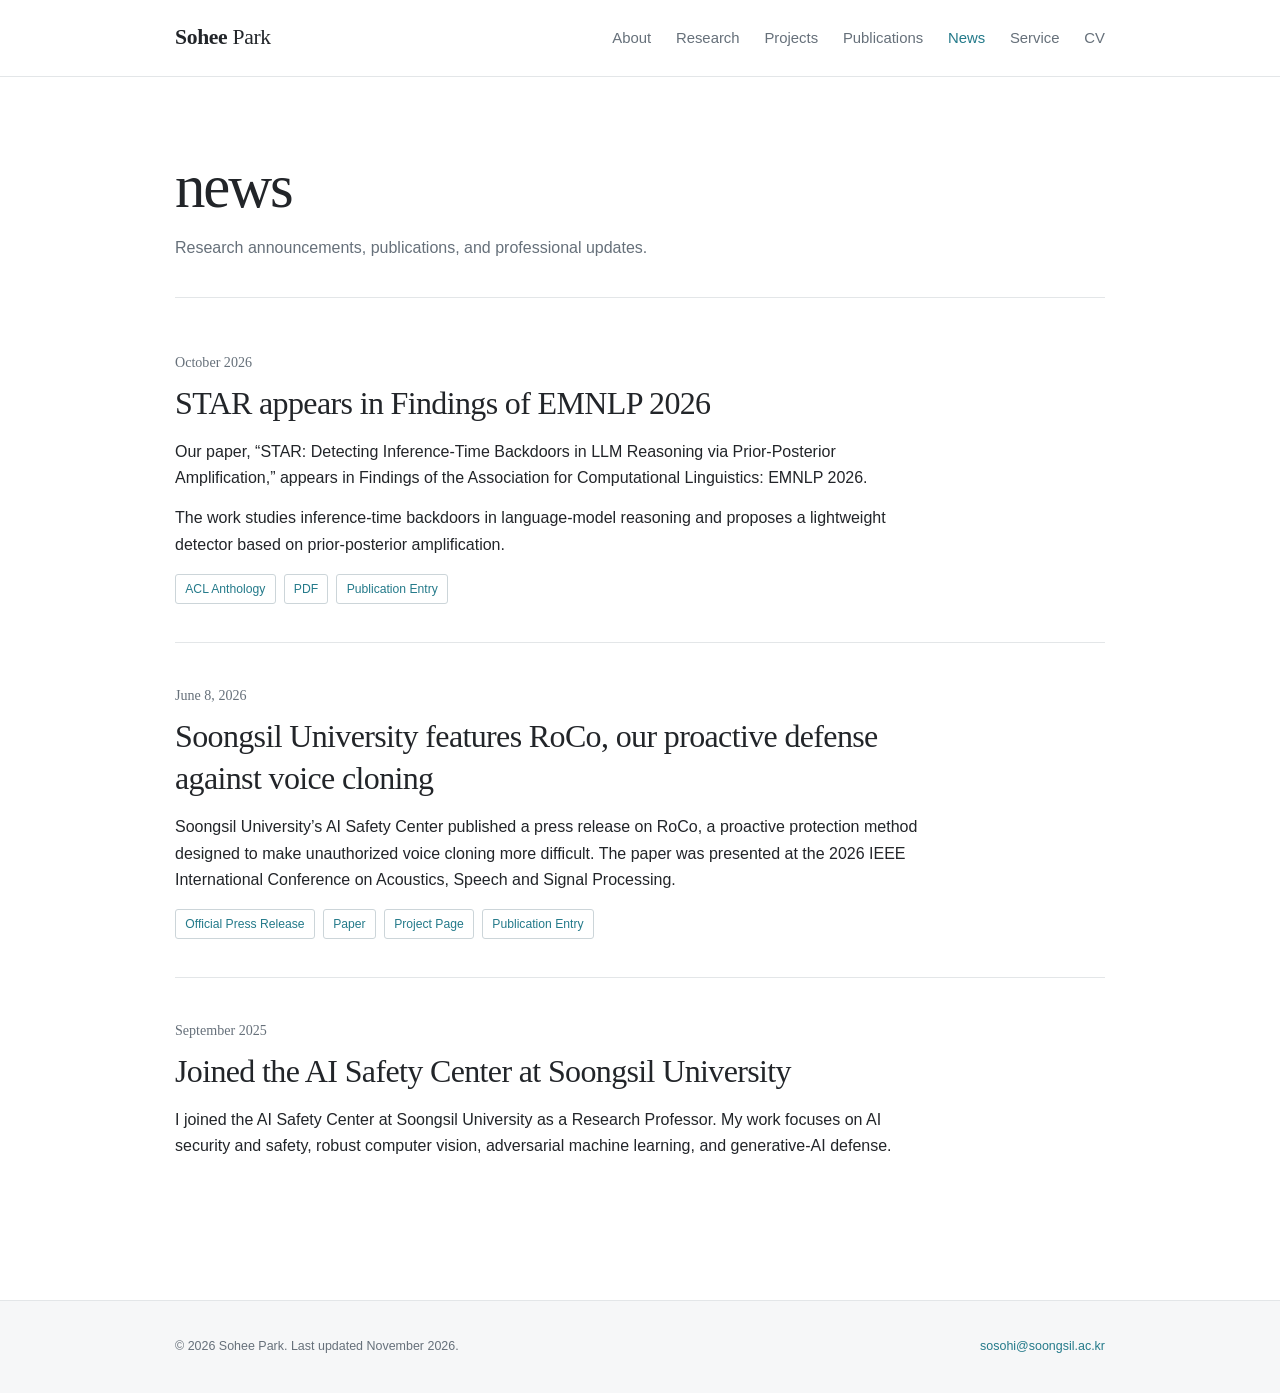
==== news.html @ bd771faf "Replace site with academic portfolio" ====
<!doctype html>
<html lang="en">
  <head>
    <meta charset="utf-8">
    <meta name="viewport" content="width=device-width, initial-scale=1">
    <meta name="description" content="News and research updates from Sohee Park.">
    <meta name="theme-color" content="#ffffff">
    <title>News — Sohee Park</title>
    <link rel="icon" href="assets/favicon.svg" type="image/svg+xml">
    <link rel="stylesheet" href="styles.css">
  </head>
  <body>
    <a class="skip-link" href="#main">Skip to content</a>
    <header class="site-header">
      <div class="header-inner">
        <a class="site-name" href="index.html"><strong>Sohee</strong> Park</a>
        <nav class="site-nav" aria-label="Primary navigation">
          <a href="index.html">About</a>
          <a href="index.html#research">Research</a>
          <a href="projects.html">Projects</a>
          <a href="publications.html">Publications</a>
          <a class="active" href="news.html">News</a>
          <a href="index.html#service">Service</a>
          <a href="assets/Sohee_Park_CV.pdf" target="_blank" rel="noreferrer">CV</a>
        </nav>
      </div>
    </header>

    <main id="main" class="page">
      <header class="subpage-header">
        <h1>News</h1>
        <p>Research announcements, publications, and professional updates.</p>
      </header>

      <article class="news-article" id="star-emnlp-2026">
        <time datetime="2026-10">October 2026</time>
        <h2>STAR appears in Findings of EMNLP 2026</h2>
        <p>
          Our paper, “STAR: Detecting Inference-Time Backdoors in LLM Reasoning via
          Prior-Posterior Amplification,” appears in Findings of the Association for
          Computational Linguistics: EMNLP 2026.
        </p>
        <p>
          The work studies inference-time backdoors in language-model reasoning and
          proposes a lightweight detector based on prior-posterior amplification.
        </p>
        <div class="resource-row">
          <a href="https://aclanthology.org/2026.findings-emnlp.2010/" target="_blank" rel="noreferrer">ACL Anthology</a>
          <a href="https://aclanthology.org/2026.findings-emnlp.2010.pdf" target="_blank" rel="noreferrer">PDF</a>
          <a href="publications.html#star-2026">Publication Entry</a>
        </div>
      </article>

      <article class="news-article" id="roco-icassp-2026">
        <time datetime="2026-06-08">June 8, 2026</time>
        <h2>Soongsil University features RoCo, our proactive defense against voice cloning</h2>
        <p>
          Soongsil University’s AI Safety Center published a press release on RoCo, a
          proactive protection method designed to make unauthorized voice cloning more difficult.
          The paper was presented at the 2026 IEEE International Conference on Acoustics,
          Speech and Signal Processing.
        </p>
        <div class="resource-row">
          <a href="https://aisc.ssu.ac.kr/bbs/board.php?mode=VIEW&amp;num=46&amp;tbl=bbs61" target="_blank" rel="noreferrer">Official Press Release</a>
          <a href="https://doi.org/10.1109/ICASSP55912.2026.11462176" target="_blank" rel="noreferrer">Paper</a>
          <a href="https://smerge0802.github.io/RoCo/" target="_blank" rel="noreferrer">Project Page</a>
          <a href="publications.html#roco-2026">Publication Entry</a>
        </div>
      </article>

      <article class="news-article" id="appointment-2025">
        <time datetime="2025-09">September 2025</time>
        <h2>Joined the AI Safety Center at Soongsil University</h2>
        <p>
          I joined the AI Safety Center at Soongsil University as a Research Professor.
          My work focuses on AI security and safety, robust computer vision, adversarial
          machine learning, and generative-AI defense.
        </p>
      </article>
    </main>

    <footer class="site-footer">
      <div class="footer-inner">
        <p>© 2026 Sohee Park. Last updated November 2026.</p>
        <p><a href="mailto:sosohi@soongsil.ac.kr">sosohi@soongsil.ac.kr</a></p>
      </div>
    </footer>
  </body>
</html>
---- styles.css ----
:root {
  --background: #ffffff;
  --text: #222529;
  --muted: #66707a;
  --border: #e3e6e8;
  --soft: #f6f7f8;
  --accent: #247a8a;
  --accent-dark: #145968;
  --content-width: 930px;
  --sans: -apple-system, BlinkMacSystemFont, "Segoe UI", Helvetica, Arial, sans-serif;
  --serif: Georgia, "Times New Roman", serif;
}

* { box-sizing: border-box; }
html { scroll-behavior: smooth; }

body {
  margin: 0;
  background: var(--background);
  color: var(--text);
  font-family: var(--sans);
  font-size: 16px;
  line-height: 1.65;
  -webkit-font-smoothing: antialiased;
}

a { color: var(--accent); text-decoration: none; }
a:hover, a:focus-visible { color: var(--accent-dark); text-decoration: underline; text-underline-offset: 0.18em; }

.skip-link {
  position: fixed;
  top: 0;
  left: 1rem;
  z-index: 100;
  padding: 0.65rem 0.9rem;
  background: var(--text);
  color: #fff;
  transform: translateY(-110%);
}
.skip-link:focus { transform: translateY(0); }

.site-header { border-bottom: 1px solid var(--border); background: rgba(255, 255, 255, 0.97); }
.header-inner, .page, .footer-inner { width: min(calc(100% - 40px), var(--content-width)); margin: 0 auto; }

.header-inner {
  min-height: 76px;
  display: flex;
  align-items: center;
  justify-content: space-between;
  gap: 2rem;
}

.site-name {
  color: var(--text);
  font-family: var(--serif);
  font-size: 1.35rem;
  letter-spacing: -0.015em;
  white-space: nowrap;
}
.site-name strong { font-weight: 700; }
.site-name:hover, .site-name:focus-visible { color: var(--text); text-decoration: none; }

.site-nav {
  display: flex;
  flex-wrap: wrap;
  gap: 1.55rem;
  align-items: center;
  justify-content: flex-end;
  font-size: 0.93rem;
}
.site-nav a { color: var(--muted); }
.site-nav a:hover, .site-nav a:focus-visible, .site-nav a.active { color: var(--accent); text-decoration: none; }

.page { padding: 4.8rem 0 5.5rem; }

.about {
  display: grid;
  grid-template-columns: 1fr 230px;
  grid-template-areas: "copy profile";
  gap: 4rem;
  align-items: start;
}
.about-copy { grid-area: copy; }

.about h1 {
  margin: 0;
  font-family: var(--serif);
  font-size: clamp(2.55rem, 6vw, 3.9rem);
  font-weight: 400;
  line-height: 1.1;
  letter-spacing: -0.035em;
}

.subtitle { margin: 0.45rem 0 2rem; color: var(--muted); font-size: 1.05rem; }
.about-copy > p:not(.subtitle) { margin: 0 0 1.05rem; }
.profile-card { grid-area: profile; }

.profile-photo {
  display: block;
  width: 100%;
  height: auto;
  aspect-ratio: 413 / 531;
  object-fit: cover;
  border-radius: 4px;
  background: var(--soft);
}

.profile-details { margin-top: 1rem; color: var(--muted); font-size: 0.82rem; line-height: 1.55; }
.profile-details p { margin: 0; }

.research-topics { display: flex; flex-wrap: wrap; gap: 0.45rem; margin-top: 1.65rem; }
.research-topics span {
  padding: 0.28rem 0.62rem;
  border: 1px solid var(--border);
  border-radius: 3px;
  background: var(--soft);
  color: #4f5963;
  font-size: 0.78rem;
}

.social-links { display: flex; flex-wrap: wrap; gap: 1.2rem; margin-top: 1.4rem; font-size: 0.9rem; }
.content-section { padding-top: 4.3rem; }

.content-section > h2, .section-title-row h2 {
  margin: 0 0 1.5rem;
  font-family: var(--serif);
  font-size: 1.72rem;
  font-weight: 400;
  letter-spacing: -0.02em;
  text-transform: lowercase;
}

.news-list { border-top: 1px solid var(--border); }
.news-item {
  display: grid;
  grid-template-columns: 110px 1fr;
  gap: 1.2rem;
  padding: 0.75rem 0;
  border-bottom: 1px solid var(--border);
}
.news-item time { color: var(--muted); font-family: var(--serif); font-size: 0.9rem; }
.news-item p { margin: 0; font-size: 0.94rem; }
.inline-resource { margin-left: 0.35rem; white-space: nowrap; font-size: 0.84rem; }
.news-link { color: var(--text); }
.news-link:hover, .news-link:focus-visible { color: var(--accent-dark); }

.research-grid {
  display: grid;
  grid-template-columns: repeat(2, 1fr);
  gap: 1.2rem 2.4rem;
  border-top: 1px solid var(--border);
  padding-top: 0.6rem;
}
.research-grid article { padding: 1rem 0; border-bottom: 1px solid var(--border); }
.research-grid h3 {
  margin: 0 0 0.35rem;
  color: var(--accent-dark);
  font-family: var(--serif);
  font-size: 1.1rem;
  font-weight: 400;
}
.research-grid p { margin: 0; color: var(--muted); font-size: 0.9rem; }

.project-list {
  display: grid;
  grid-template-columns: repeat(3, 1fr);
  border-top: 1px solid var(--border);
  border-left: 1px solid var(--border);
}

.project-summary {
  min-height: 260px;
  display: flex;
  flex-direction: column;
  padding: 1.4rem;
  border-right: 1px solid var(--border);
  border-bottom: 1px solid var(--border);
}

.project-meta {
  color: var(--muted);
  font-size: 0.7rem;
  font-weight: 600;
  letter-spacing: 0.04em;
  text-transform: uppercase;
}

.project-summary h3 {
  margin: 1rem 0 0.6rem;
  font-family: var(--serif);
  font-size: 1.16rem;
  font-weight: 400;
  line-height: 1.4;
}

.project-summary h3 a { color: var(--text); }
.project-summary p { margin: 0 0 1.3rem; color: var(--muted); font-size: 0.86rem; }
.project-detail-link { margin-top: auto; font-size: 0.78rem; }

.section-title-row {
  display: flex;
  align-items: baseline;
  justify-content: space-between;
  gap: 1rem;
  margin-bottom: 1.5rem;
}
.section-title-row h2 { margin: 0; }
.all-link { font-size: 0.84rem; }
.publication-list { border-top: 1px solid var(--border); }

.publication-item {
  display: grid;
  grid-template-columns: 112px 1fr;
  gap: 1.6rem;
  padding: 1.6rem 0;
  border-bottom: 1px solid var(--border);
}

.publication-badge {
  min-height: 0;
  aspect-ratio: 320 / 430;
  display: flex;
  flex-direction: column;
  align-items: center;
  justify-content: center;
  align-self: start;
  padding: 0.7rem;
  border-radius: 3px;
  background: var(--soft);
  color: var(--muted);
  line-height: 1.3;
  text-align: center;
}
.publication-badge span { font-size: 0.67rem; font-weight: 700; letter-spacing: 0.045em; text-transform: uppercase; }
.publication-badge strong { margin-top: 0.3rem; color: var(--accent); font-family: var(--serif); font-size: 1rem; font-weight: 400; }

.publication-preview {
  width: 100%;
  aspect-ratio: 320 / 430;
  align-self: start;
  overflow: hidden;
  border: 1px solid var(--border);
  border-radius: 3px;
  background: #fff;
  box-shadow: 0 2px 8px rgba(30, 42, 55, 0.08);
}

.publication-preview img {
  display: block;
  width: 100%;
  height: 100%;
  object-fit: contain;
  background: #fff;
}

.publication-body h3 {
  margin: -0.15rem 0 0.35rem;
  color: var(--text);
  font-family: var(--serif);
  font-size: 1.12rem;
  font-weight: 400;
  line-height: 1.42;
}
.publication-body p { margin: 0; font-size: 0.83rem; }
.authors { color: #4e5861; }
.authors a { color: inherit; text-decoration-color: #b8c4c9; text-underline-offset: 0.16em; }
.authors a:hover,
.authors a:focus-visible { color: var(--accent-dark); text-decoration-color: var(--accent); }
.author-note { color: var(--muted); font-size: 0.75rem; font-style: italic; }
.venue { margin-top: 0.28rem !important; color: var(--muted); font-style: italic; }

.publication-links {
  display: flex;
  flex-wrap: wrap;
  gap: 0.42rem;
  margin-top: 0.68rem;
}

.publication-links a {
  display: inline-flex;
  align-items: center;
  min-height: 26px;
  padding: 0.1rem 0.5rem;
  border: 1px solid #ccd5d9;
  border-radius: 3px;
  color: var(--accent-dark);
  font-size: 0.72rem;
  line-height: 1;
}

.publication-links a:hover,
.publication-links a:focus-visible {
  border-color: var(--accent);
  background: #f1f7f8;
  color: var(--accent-dark);
  text-decoration: none;
}

.two-column-list {
  display: grid;
  grid-template-columns: 1.25fr 0.75fr;
  gap: 3.5rem;
  padding-top: 1.2rem;
  border-top: 1px solid var(--border);
}
.two-column-list h3 { margin: 0 0 0.7rem; font-family: var(--serif); font-size: 1.08rem; font-weight: 400; }
.two-column-list ul { margin: 0; padding-left: 1.1rem; color: var(--muted); font-size: 0.9rem; }
.two-column-list li + li { margin-top: 0.38rem; }

.site-footer { border-top: 1px solid var(--border); background: var(--soft); }
.footer-inner {
  min-height: 92px;
  display: flex;
  align-items: center;
  justify-content: space-between;
  gap: 1.5rem;
  color: var(--muted);
  font-size: 0.78rem;
}
.footer-inner p { margin: 0; }

.subpage-header {
  margin-bottom: 3.2rem;
  padding-bottom: 2.2rem;
  border-bottom: 1px solid var(--border);
}

.subpage-header h1 {
  margin: 0;
  font-family: var(--serif);
  font-size: clamp(2.6rem, 6vw, 3.8rem);
  font-weight: 400;
  line-height: 1.1;
  letter-spacing: -0.035em;
  text-transform: lowercase;
}

.subpage-header p {
  max-width: 700px;
  margin: 0.9rem 0 0;
  color: var(--muted);
}

.subpage-actions {
  display: flex;
  flex-wrap: wrap;
  gap: 1.1rem;
  margin-top: 1.1rem;
  font-size: 0.86rem;
}

.publication-group + .publication-group { margin-top: 3.8rem; }
.publication-group > h2 {
  margin: 0 0 1.2rem;
  font-family: var(--serif);
  font-size: 1.55rem;
  font-weight: 400;
  letter-spacing: -0.02em;
}

.publication-item.compact { grid-template-columns: 96px 1fr; gap: 1.3rem; padding: 1.25rem 0; }
.publication-item.compact .publication-badge { padding: 0.45rem; }

.news-article {
  scroll-margin-top: 2rem;
  padding: 2.4rem 0;
  border-top: 1px solid var(--border);
}

.news-article:first-of-type { border-top: 0; padding-top: 0; }
.news-article time { color: var(--muted); font-family: var(--serif); font-size: 0.88rem; }
.news-article h2 {
  max-width: 760px;
  margin: 0.45rem 0 0.9rem;
  font-family: var(--serif);
  font-size: clamp(1.45rem, 3vw, 2rem);
  font-weight: 400;
  line-height: 1.32;
  letter-spacing: -0.02em;
}
.news-article p { max-width: 760px; margin: 0 0 0.85rem; }
.resource-row { display: flex; flex-wrap: wrap; gap: 0.5rem; margin-top: 1rem; }
.resource-row a {
  display: inline-flex;
  padding: 0.24rem 0.58rem;
  border: 1px solid #ccd5d9;
  border-radius: 3px;
  font-size: 0.76rem;
}
.resource-row a:hover, .resource-row a:focus-visible { background: #f1f7f8; text-decoration: none; }

.project-detail {
  scroll-margin-top: 2rem;
  display: grid;
  grid-template-columns: 150px 1fr;
  gap: 2rem;
  padding: 2.4rem 0;
  border-top: 1px solid var(--border);
}

.project-section { margin-top: 3.6rem; }
.project-section:first-of-type { margin-top: 0; }
.project-section-heading {
  margin: 0 0 0.35rem;
  font-family: var(--serif);
  font-size: clamp(1.65rem, 3vw, 2.25rem);
  font-weight: 400;
  letter-spacing: -0.025em;
}
.project-section-intro { margin: 0 0 1.7rem; color: var(--muted); max-width: 700px; }
.project-section > .project-detail:first-of-type { border-top: 0; padding-top: 0; }
.project-detail-meta { color: var(--muted); font-size: 0.8rem; }
.project-detail-meta p { margin: 0 0 0.3rem; }
.project-detail-body h2,
.project-detail-body h3 {
  margin: -0.15rem 0 0.8rem;
  font-family: var(--serif);
  font-size: clamp(1.45rem, 3vw, 2rem);
  font-weight: 400;
  line-height: 1.3;
  letter-spacing: -0.02em;
}
.project-detail-body > p { max-width: 700px; margin: 0 0 0.85rem; }

@media (max-width: 740px) {
  .header-inner { padding: 1rem 0; align-items: flex-start; }
  .site-nav { gap: 0.55rem 1rem; font-size: 0.83rem; }
  .site-nav a:nth-child(2), .site-nav a:nth-child(4) { display: none; }
  .page { padding-top: 3.4rem; }
  .about { grid-template-columns: 1fr 125px; gap: 1.8rem; }
  .profile-details { font-size: 0.73rem; }
  .research-grid, .two-column-list { grid-template-columns: 1fr; }
  .project-list { grid-template-columns: 1fr; }
  .project-summary { min-height: auto; }
  .two-column-list { gap: 2rem; }
}

@media (max-width: 520px) {
  .header-inner { display: block; }
  .site-nav { margin-top: 0.6rem; justify-content: flex-start; }
  .about { grid-template-columns: 1fr; grid-template-areas: "profile" "copy"; }
  .profile-card { display: grid; grid-template-columns: 112px 1fr; gap: 1rem; align-items: end; }
  .profile-details { margin: 0; }
  .about h1 { font-size: 2.75rem; }
  .news-item { grid-template-columns: 82px 1fr; }
  .publication-item,
  .publication-item.compact { grid-template-columns: 76px 1fr; gap: 1rem; }
  .publication-badge { padding: 0.4rem; }
  .project-detail { grid-template-columns: 1fr; gap: 0.8rem; }
  .footer-inner { padding: 1.2rem 0; flex-direction: column; align-items: flex-start; justify-content: center; gap: 0.25rem; }
}

@media (prefers-reduced-motion: reduce) { html { scroll-behavior: auto; } }
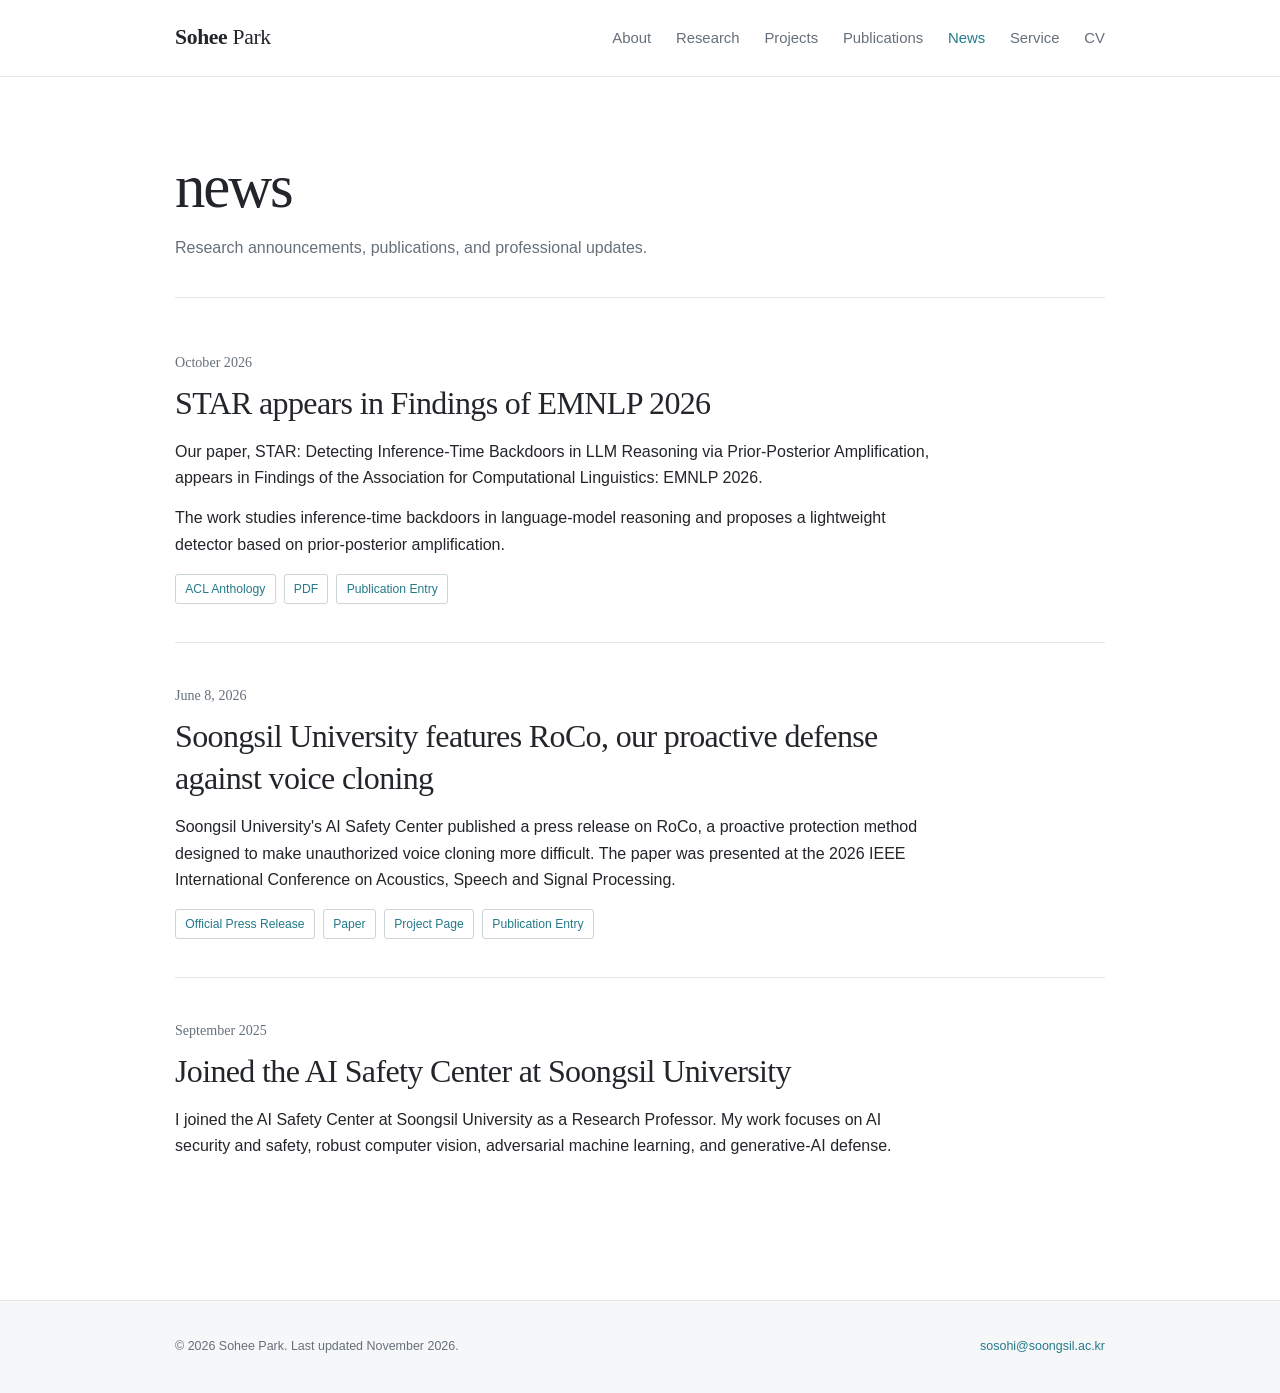
==== commit 840eef88: "Add data-driven website content" ====
--- a/news.html
+++ b/news.html
@@ -31,6 +31,8 @@
         <h1>News</h1>
         <p>Research announcements, publications, and professional updates.</p>
       </header>
+
+      <div data-content="news-page"></div>
 
       <article class="news-article" id="star-emnlp-2026">
         <time datetime="2026-10">October 2026</time>
@@ -85,5 +87,6 @@
         <p><a href="mailto:sosohi@soongsil.ac.kr">sosohi@soongsil.ac.kr</a></p>
       </div>
     </footer>
+    <script src="assets/content.js" defer></script>
   </body>
 </html>
--- a/styles.css
+++ b/styles.css
@@ -144,6 +144,18 @@
 .news-link { color: var(--text); }
 .news-link:hover, .news-link:focus-visible { color: var(--accent-dark); }
 
+.honor-list { border-top: 1px solid var(--border); }
+.honor-item {
+  display: grid;
+  grid-template-columns: 110px 1fr;
+  gap: 1.2rem;
+  padding: 1rem 0;
+  border-bottom: 1px solid var(--border);
+}
+.honor-item time { color: var(--muted); font-family: var(--serif); font-size: 0.9rem; }
+.honor-item h3 { margin: -0.1rem 0 0.25rem; font-family: var(--serif); font-size: 1.03rem; font-weight: 400; }
+.honor-item p { margin: 0; color: var(--muted); font-size: 0.9rem; line-height: 1.6; }
+
 .research-grid {
   display: grid;
   grid-template-columns: repeat(2, 1fr);
@@ -442,7 +454,8 @@
   .profile-card { display: grid; grid-template-columns: 112px 1fr; gap: 1rem; align-items: end; }
   .profile-details { margin: 0; }
   .about h1 { font-size: 2.75rem; }
-  .news-item { grid-template-columns: 82px 1fr; }
+  .news-item,
+  .honor-item { grid-template-columns: 82px 1fr; }
   .publication-item,
   .publication-item.compact { grid-template-columns: 76px 1fr; gap: 1rem; }
   .publication-badge { padding: 0.4rem; }
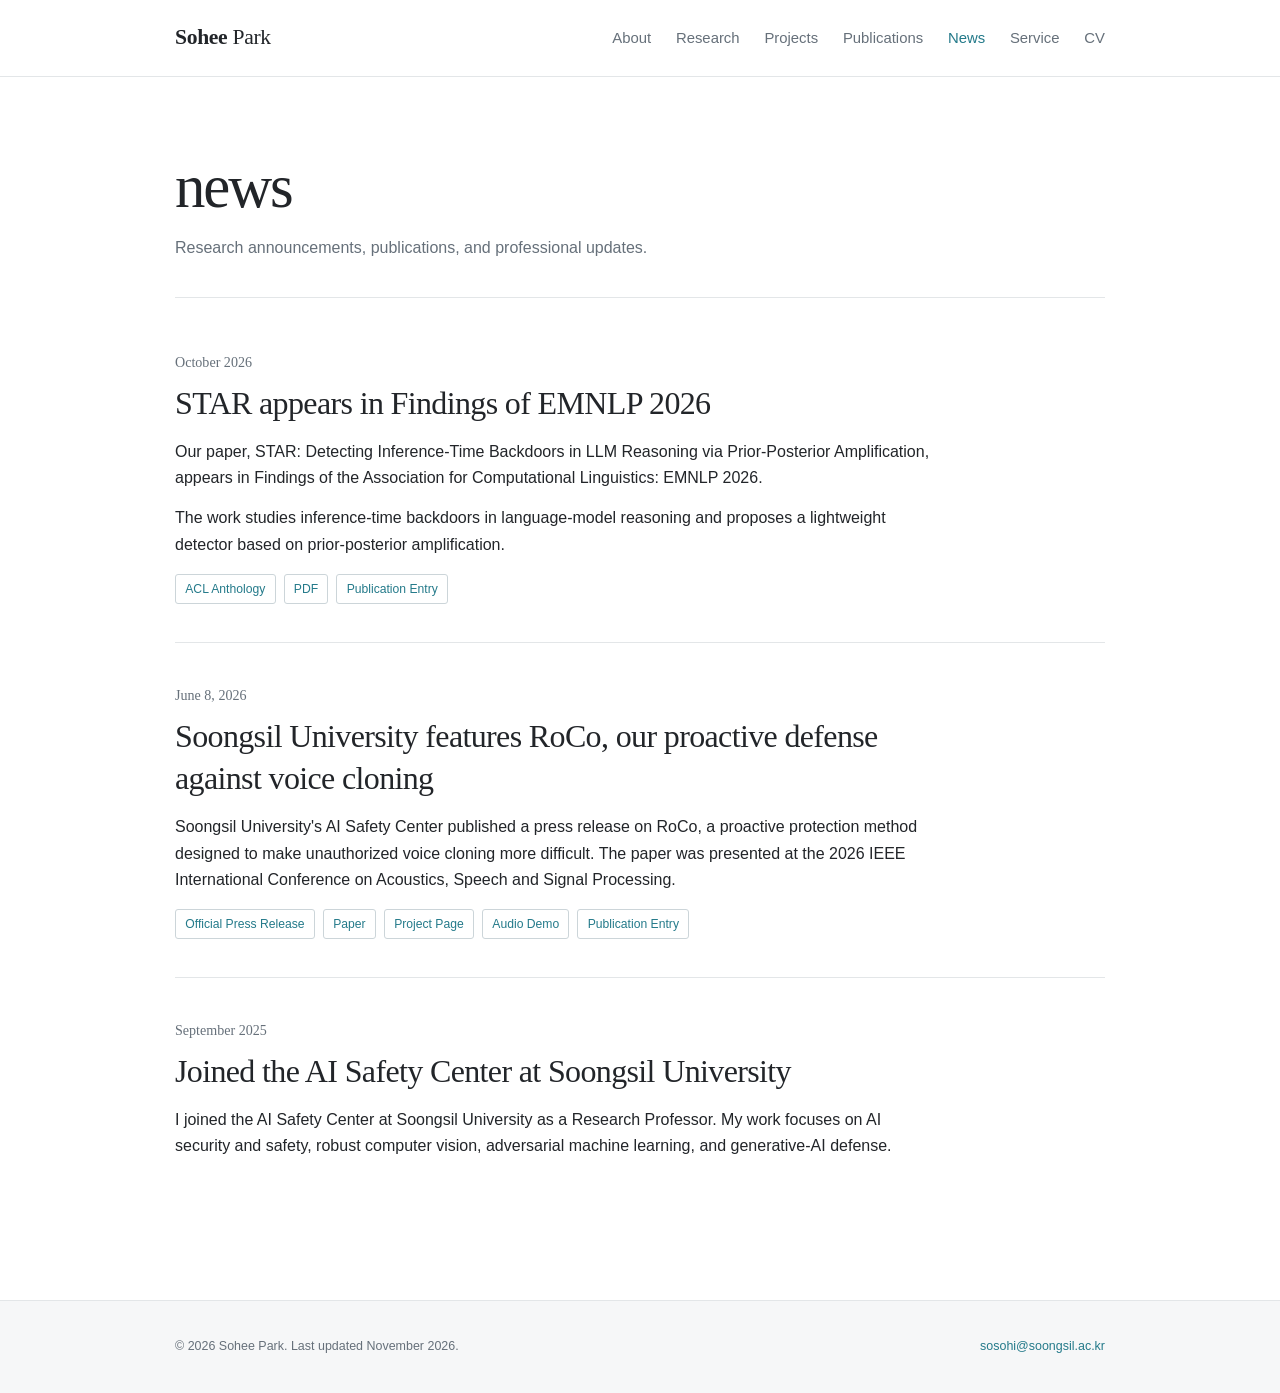
==== commit 21f9828c: "Link RoCo publication to audio demo" ====
--- a/news.html
+++ b/news.html
@@ -66,6 +66,7 @@
           <a href="https://aisc.ssu.ac.kr/bbs/board.php?mode=VIEW&amp;num=46&amp;tbl=bbs61" target="_blank" rel="noreferrer">Official Press Release</a>
           <a href="https://doi.org/10.1109/ICASSP55912.2026.11462176" target="_blank" rel="noreferrer">Paper</a>
           <a href="https://smerge0802.github.io/RoCo/" target="_blank" rel="noreferrer">Project Page</a>
+          <a href="https://sosohi-ai.github.io/deepvoice-demo/" target="_blank" rel="noreferrer">Audio Demo</a>
           <a href="publications.html#roco-2026">Publication Entry</a>
         </div>
       </article>
